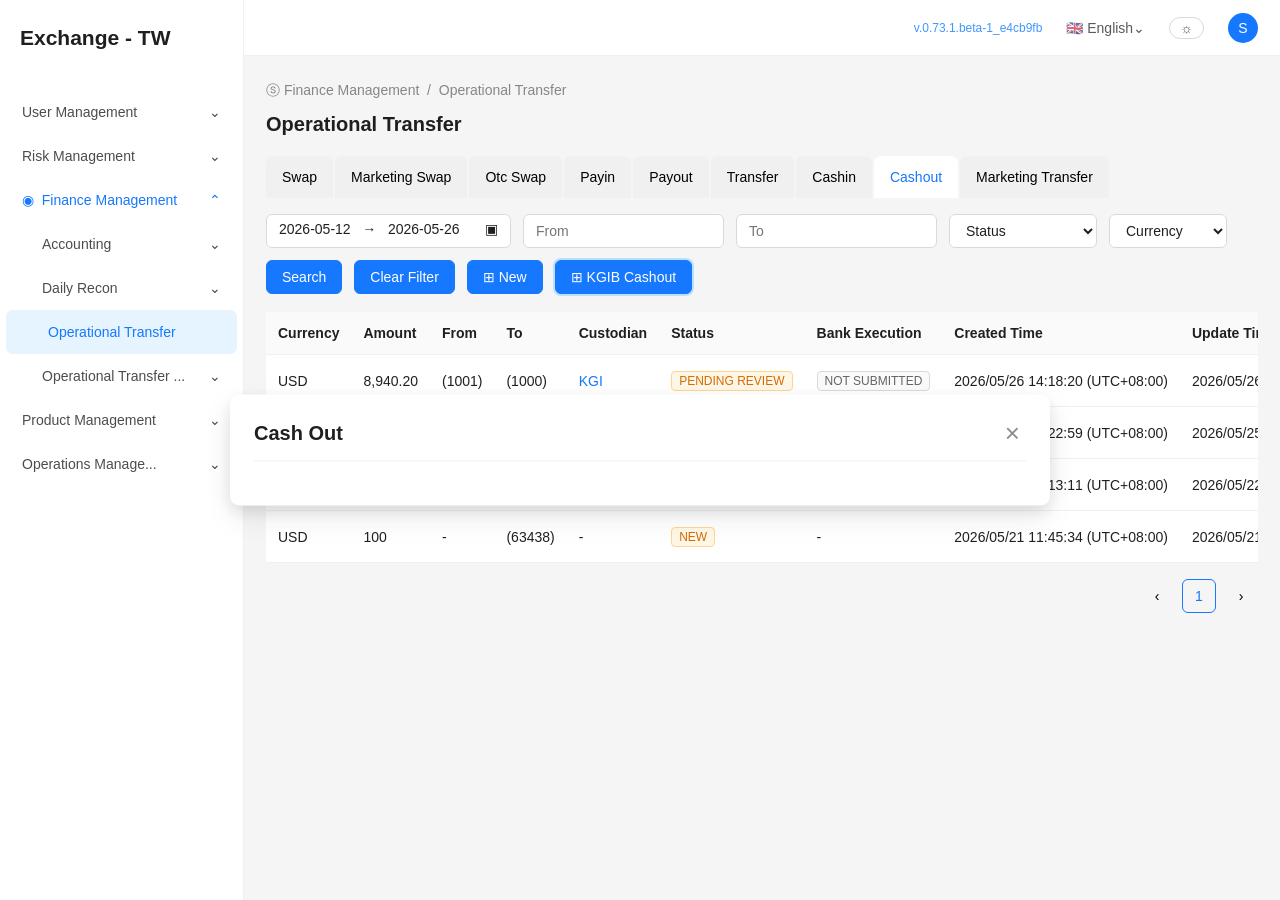
==== site/index.html @ b58d52dc "Create KGIB cashout CMS prototype" ====
<!doctype html>
<html lang="en">
  <head>
    <meta charset="UTF-8" />
    <meta name="viewport" content="width=device-width, initial-scale=1.0" />
    <title>KGIB Cashout - Operational Transfer CMS Prototype</title>
    <link rel="stylesheet" href="./kgib-cashout.css" />
  </head>
  <body>
    <div class="app-shell">
      <aside class="sider">
        <div class="brand">Exchange - TW</div>
        <nav class="menu" aria-label="CMS navigation">
          <button class="menu-section" type="button">User Management <span>⌄</span></button>
          <button class="menu-section" type="button">Risk Management <span>⌄</span></button>
          <button class="menu-section open" type="button"><span>◉ &nbsp;Finance Management</span><span>⌃</span></button>
          <button class="menu-subitem" type="button">Accounting <span>⌄</span></button>
          <button class="menu-subitem" type="button">Daily Recon <span>⌄</span></button>
          <button class="menu-item active" type="button">Operational Transfer</button>
          <button class="menu-subitem" type="button">Operational Transfer ... <span>⌄</span></button>
          <button class="menu-section" type="button">Product Management <span>⌄</span></button>
          <button class="menu-section" type="button">Operations Manage... <span>⌄</span></button>
        </nav>
      </aside>

      <div class="workspace">
        <header class="systembar">
          <span class="version">v.0.73.1.beta-1_e4cb9fb</span>
          <span>🇬🇧 English⌄</span>
          <span class="toggle">☼</span>
          <span class="profile">S</span>
        </header>
        <main class="main">
          <div class="breadcrumb">ⓢ Finance Management&nbsp;&nbsp;/&nbsp;&nbsp;Operational Transfer</div>
          <div class="page-heading">
            <h1>Operational Transfer</h1>
          </div>

          <nav class="tabs" aria-label="Operational Transfer types">
            <button type="button">Swap</button>
            <button type="button">Marketing Swap</button>
            <button type="button">Otc Swap</button>
            <button type="button">Payin</button>
            <button type="button">Payout</button>
            <button type="button">Transfer</button>
            <button type="button">Cashin</button>
            <button class="active" type="button">Cashout</button>
            <button type="button">Marketing Transfer</button>
          </nav>

          <section class="toolbar" aria-label="Cashout filters and actions">
            <div class="date-range">2026-05-12 &nbsp; → &nbsp; 2026-05-26 <span>▣</span></div>
            <input id="fromFilter" class="input" type="text" placeholder="From" />
            <input id="toFilter" class="input" type="text" placeholder="To" />
            <select id="statusFilter" class="input compact">
              <option value="">Status</option>
              <option value="PENDING REVIEW">Pending Review</option>
              <option value="APPROVED">Approved</option>
              <option value="REJECTED">Rejected</option>
              <option value="COMPLETED">Completed</option>
            </select>
            <select id="currencyFilter" class="input compact">
              <option value="">Currency</option>
              <option value="USD">USD</option>
              <option value="TWD">TWD</option>
            </select>
            <button id="searchBtn" class="btn primary" type="button">Search</button>
            <button id="clearBtn" class="btn primary" type="button">Clear Filter</button>
            <button id="newBtn" class="btn primary" type="button">⊞ New</button>
            <button id="kgibBtn" class="btn primary kgib" type="button">⊞ KGIB Cashout</button>
          </section>

          <section class="table-panel" aria-label="Cashout requests">
            <table>
              <thead>
                <tr>
                  <th>Currency</th>
                  <th>Amount</th>
                  <th>From</th>
                  <th>To</th>
                  <th>Custodian</th>
                  <th>Status</th>
                  <th>Bank Execution</th>
                  <th>Created Time</th>
                  <th>Update Time</th>
                  <th>Request By</th>
                  <th>Review By</th>
                  <th>Reason</th>
                  <th>Note</th>
                  <th>Action</th>
                </tr>
              </thead>
              <tbody id="requestRows"></tbody>
            </table>
          </section>
          <div class="pagination"><button type="button">‹</button><button class="selected" type="button">1</button><button type="button">›</button></div>
        </main>
      </div>
    </div>

    <div class="backdrop" id="modalBackdrop" hidden></div>
    <section class="modal" id="kgibModal" role="dialog" aria-modal="true" aria-labelledby="kgibModalTitle" hidden>
      <header class="modal-header">
        <div>
          <h2 id="kgibModalTitle">KGIB Cashout</h2>
          <p class="muted">Full-balance KGI fee settlement request</p>
        </div>
        <button class="close" id="closeKgibBtn" type="button" aria-label="Close">×</button>
      </header>
      <div class="control-note">
        <strong>Controlled flow:</strong> UID is fixed at <code>1001 → 1000</code>. Checker approval is required before KGIB instruction <code>04</code> submission.
      </div>
      <form id="kgibForm">
        <h3>From</h3>
        <div class="form-grid three">
          <label>Uid
            <input value="(1001)" readonly />
          </label>
          <label>Currency <span class="required">*</span>
            <select id="currency" required>
              <option value="">Currency</option>
              <option value="USD">USD</option>
              <option value="TWD">TWD</option>
            </select>
          </label>
          <label>Asset Type <span class="required">*</span>
            <select id="assetType" required>
              <option value="">Asset type</option>
              <option value="C_DEPOSIT_FEE">C_DEPOSIT_FEE</option>
              <option value="C_WITHDRAWAL_FEE">C_WITHDRAWAL_FEE</option>
              <option value="C_TRADING_FEE" disabled>C_TRADING_FEE - pending validation</option>
            </select>
          </label>
          <label>Custodian
            <input value="KGI" readonly />
          </label>
          <label>Current Balance
            <div class="value-with-unit"><input id="balance" value="-" readonly /><span id="balanceCurrency"></span></div>
          </label>
          <label>Amount
            <div class="value-with-unit"><input id="amount" value="-" readonly /><span id="amountCurrency"></span></div>
          </label>
        </div>
        <div class="direction">↓</div>
        <h3>To</h3>
        <div class="form-grid three destination">
          <label>Uid
            <input value="(1000)" readonly />
          </label>
          <label>Asset Type
            <input id="destinationAsset" value="-" readonly />
          </label>
        </div>
        <div id="feeNotice" class="fee-notice" hidden></div>
        <div class="form-grid footer-fields">
          <label>Reason
            <select id="reason">
              <option>KGIB fee balance cashout</option>
              <option>Others</option>
            </select>
          </label>
          <label class="wide">Note
            <textarea id="note" rows="3">Full balance KGIB fee cashout for settlement and reconciliation.</textarea>
          </label>
          <label>Status
            <input value="PENDING REVIEW" readonly />
          </label>
        </div>
      </form>
      <footer class="modal-footer">
        <button id="cancelKgibBtn" class="btn" type="button">Cancel</button>
        <button id="createKgibBtn" class="btn primary" type="button" disabled>Create</button>
      </footer>
    </section>

    <section class="modal standard-modal" id="standardModal" role="dialog" aria-modal="true" aria-labelledby="standardModalTitle" hidden>
      <header class="modal-header">
        <h2 id="standardModalTitle">Cash Out</h2>
        <button class="close" data-close-standard type="button" aria-label="Close">×</button>
      </header>
      <p class="standard-message">Existing non-KGIB Cash Out form remains unchanged in this prototype.</p>
      <footer class="modal-footer">
        <button class="btn" data-close-standard type="button">Cancel</button>
      </footer>
    </section>

    <section class="modal detail-modal" id="detailModal" role="dialog" aria-modal="true" aria-labelledby="detailTitle" hidden>
      <header class="modal-header">
        <h2 id="detailTitle">Cash Out</h2>
        <button id="closeDetailBtn" class="close" type="button" aria-label="Close">×</button>
      </header>
      <div id="detailBody"></div>
      <footer class="modal-footer" id="detailFooter"></footer>
    </section>

    <div class="toast" id="toast" role="status"></div>
    <script src="./kgib-cashout.js"></script>
  </body>
</html>
---- site/kgib-cashout.css ----
:root {
  --blue: #1677ff;
  --blue-hover: #4096ff;
  --bg: #f5f5f5;
  --surface: #fff;
  --text: rgba(0, 0, 0, 0.88);
  --muted: rgba(0, 0, 0, 0.45);
  --line: #d9d9d9;
  --line-soft: #f0f0f0;
  --green: #52c41a;
  --orange: #fa8c16;
  --red: #ff4d4f;
  --cyan: #13c2c2;
  --shadow: 0 6px 16px rgba(0, 0, 0, 0.1), 0 12px 30px rgba(0, 0, 0, 0.08);
}

* { box-sizing: border-box; }

body {
  margin: 0;
  font: 14px -apple-system, BlinkMacSystemFont, "Segoe UI", Roboto, Arial, sans-serif;
  color: var(--text);
  background: var(--bg);
}

button, input, select, textarea { font: inherit; }
button { cursor: pointer; }
h1, h2, h3, p { margin: 0; }

.app-shell {
  display: grid;
  grid-template-columns: 244px minmax(0, 1fr);
  min-height: 100vh;
}

.sider {
  background: #fff;
  border-right: 1px solid var(--line-soft);
}

.brand {
  height: 72px;
  padding: 26px 20px 0;
  font-size: 21px;
  font-weight: 600;
}

.menu { padding: 18px 0; }
.menu button {
  width: 100%;
  min-height: 44px;
  border: 0;
  background: transparent;
  text-align: left;
  padding: 0 22px;
  color: rgba(0, 0, 0, 0.7);
  display: flex;
  align-items: center;
  justify-content: space-between;
}
.menu-section.open { color: var(--blue); }
.menu-subitem { padding-left: 42px !important; }
.menu-item { padding-left: 42px !important; }
.menu-item.active {
  margin: 0 6px;
  width: calc(100% - 12px);
  border-radius: 7px;
  color: var(--blue);
  background: #e6f4ff;
}

.workspace { min-width: 0; }
.systembar {
  height: 56px;
  background: #fff;
  border-bottom: 1px solid var(--line-soft);
  display: flex;
  justify-content: flex-end;
  align-items: center;
  gap: 24px;
  padding: 0 22px;
  color: rgba(0, 0, 0, 0.65);
}
.version { color: var(--blue-hover); font-size: 12px; }
.toggle {
  border: 1px solid var(--line);
  padding: 2px 10px;
  border-radius: 14px;
}
.profile {
  display: inline-grid;
  place-items: center;
  width: 30px;
  height: 30px;
  color: white;
  background: var(--blue);
  border-radius: 50%;
}

.main { padding: 26px 22px; }
.breadcrumb { color: var(--muted); margin-bottom: 10px; }
.page-heading {
  display: flex;
  justify-content: space-between;
  align-items: center;
  margin-bottom: 18px;
}
h1 { font-size: 20px; line-height: 28px; }
h2 { font-size: 20px; line-height: 28px; }
h3 { font-size: 15px; margin: 18px 0 12px; }

.tabs {
  display: flex;
  gap: 2px;
  margin-bottom: 16px;
}
.tabs button {
  border: 0;
  background: #f0f0f0;
  min-height: 42px;
  padding: 0 16px;
  border-radius: 7px 7px 0 0;
}
.tabs .active {
  background: white;
  color: var(--blue);
  font-weight: 500;
}

.toolbar {
  display: flex;
  align-items: center;
  gap: 12px;
  flex-wrap: wrap;
  margin-bottom: 18px;
}
.input, .date-range {
  min-height: 34px;
  border: 1px solid var(--line);
  border-radius: 6px;
  background: #fff;
  padding: 6px 12px;
  min-width: 170px;
  color: var(--text);
}
.date-range { width: 245px; display: flex; justify-content: space-between; }
.input.compact { min-width: 118px; }
.btn {
  min-height: 34px;
  padding: 5px 15px;
  border: 1px solid var(--line);
  border-radius: 6px;
  color: var(--text);
  background: #fff;
}
.btn.primary {
  color: white;
  border-color: var(--blue);
  background: var(--blue);
}
.btn.primary:hover:not(:disabled) { background: var(--blue-hover); }
.btn.kgib { box-shadow: 0 0 0 2px #bae0ff; }
.btn:disabled { opacity: 0.45; cursor: not-allowed; }
.btn.link {
  color: var(--blue);
  border-color: transparent;
  padding-inline: 3px;
  background: transparent;
}
.detail-btn {
  display: inline-flex;
  align-items: center;
  gap: 6px;
  min-height: 25px;
  padding: 1px 9px;
  border: 1px solid #d9d9d9;
  border-radius: 5px;
  color: rgba(0, 0, 0, 0.78);
  background: #fff;
  line-height: 20px;
}
.detail-btn:hover {
  color: rgba(0, 0, 0, 0.78);
  border-color: #bfbfbf;
  background: #fafafa;
}
.detail-pencil {
  width: 13px;
  height: 13px;
  fill: none;
  stroke: currentColor;
  stroke-width: 1.5;
  stroke-linecap: round;
  stroke-linejoin: round;
}

.table-panel {
  background: #fff;
  overflow-x: auto;
}
table {
  border-collapse: collapse;
  width: 100%;
  min-width: 1250px;
}
th, td {
  padding: 13px 12px;
  border-bottom: 1px solid var(--line-soft);
  white-space: nowrap;
  text-align: left;
}
th {
  font-weight: 600;
  background: #fafafa;
}
.tag {
  display: inline-block;
  padding: 2px 7px;
  border-radius: 4px;
  border: 1px solid;
  font-size: 12px;
}
.tag.orange { color: #d46b08; border-color: #ffd591; background: #fff7e6; }
.tag.red { color: var(--red); border-color: #ffccc7; background: #fff2f0; }
.tag.green { color: #389e0d; border-color: #b7eb8f; background: #f6ffed; }
.tag.blue { color: var(--blue); border-color: #91caff; background: #e6f4ff; }
.tag.cyan { color: #08979c; border-color: #87e8de; background: #e6fffb; }
.tag.gray { color: rgba(0,0,0,.6); border-color: var(--line); background: #fafafa; }
.kgi-cell { color: var(--blue); font-weight: 500; }
.pagination {
  margin-top: 16px;
  display: flex;
  justify-content: flex-end;
  gap: 8px;
}
.pagination button {
  width: 34px;
  height: 34px;
  border: 1px solid transparent;
  background: transparent;
  border-radius: 6px;
}
.pagination .selected {
  border-color: var(--blue);
  color: var(--blue);
}

.backdrop {
  position: fixed;
  inset: 0;
  background: rgba(0, 0, 0, 0.48);
  z-index: 10;
}
.modal {
  position: fixed;
  z-index: 11;
  left: 50%;
  top: 50%;
  transform: translate(-50%, -50%);
  width: min(820px, calc(100vw - 32px));
  max-height: calc(100vh - 44px);
  overflow: auto;
  background: #fff;
  border-radius: 9px;
  box-shadow: var(--shadow);
  padding: 24px;
}
.modal-header, .drawer-header {
  display: flex;
  justify-content: space-between;
  align-items: flex-start;
}
.muted { color: var(--muted); font-size: 13px; margin-top: 4px; }
.close {
  border: 0;
  background: transparent;
  color: var(--muted);
  font-size: 26px;
  line-height: 26px;
}
.control-note, .fee-notice {
  margin-top: 16px;
  padding: 10px 12px;
  border: 1px solid #91caff;
  border-radius: 6px;
  background: #e6f4ff;
  color: rgba(0, 0, 0, 0.72);
}
code { color: var(--blue); }
.form-grid {
  display: grid;
  gap: 12px 16px;
}
.form-grid.three { grid-template-columns: repeat(3, 1fr); }
.form-grid.footer-fields { grid-template-columns: 1fr 2fr 150px; margin-top: 18px; }
.form-grid label {
  display: flex;
  flex-direction: column;
  gap: 7px;
}
.form-grid input, .form-grid select, .form-grid textarea {
  width: 100%;
  min-height: 34px;
  padding: 6px 11px;
  border: 1px solid var(--line);
  border-radius: 6px;
  background: #fff;
}
.form-grid input[readonly] {
  color: rgba(0, 0, 0, 0.62);
  background: #fafafa;
}
.required { color: var(--red); }
.value-with-unit { display: flex; gap: 7px; align-items: center; }
.value-with-unit span { min-width: 32px; color: var(--muted); }
.direction {
  font-size: 27px;
  text-align: center;
  margin-top: 14px;
}
.destination { grid-template-columns: repeat(3, 1fr); }
.fee-notice {
  border-color: #ffe58f;
  background: #fffbe6;
}
.modal-footer {
  display: flex;
  justify-content: flex-end;
  gap: 8px;
  margin-top: 20px;
}
.standard-modal { width: 520px; }
.standard-message {
  margin: 30px 0;
  color: rgba(0, 0, 0, .65);
}
.detail-modal {
  width: min(820px, calc(100vw - 32px));
  overflow: hidden;
  display: flex;
  flex-direction: column;
}
.detail-modal #detailBody {
  min-height: 0;
  overflow-y: auto;
  padding-right: 4px;
}
.detail-modal .modal-footer {
  flex-shrink: 0;
  border-top: 1px solid var(--line-soft);
  background: #fff;
  margin-top: 14px;
  padding-top: 14px;
  padding-bottom: 6px;
}
.detail-modal .evidence { margin-top: 12px; }
.detail-modal input[readonly],
.detail-modal textarea[readonly] {
  color: rgba(0, 0, 0, 0.4);
  background: #fafafa;
}
.section-heading {
  font-size: 15px;
  font-weight: 600;
  margin: 20px 0 12px;
}
.section-heading:first-child { margin-top: 0; }
.btn.danger { border-color: var(--red); color: var(--red); }
.evidence {
  border: 1px solid var(--line-soft);
  background: #fafafa;
  border-radius: 6px;
  padding: 10px;
  line-height: 1.6;
}
.toast {
  position: fixed;
  bottom: 22px;
  left: 50%;
  transform: translateX(-50%) translateY(18px);
  background: rgba(0, 0, 0, .82);
  color: #fff;
  padding: 10px 15px;
  border-radius: 6px;
  opacity: 0;
  transition: all .18s ease;
  z-index: 20;
}
.toast.visible { opacity: 1; transform: translateX(-50%) translateY(0); }

@media (max-width: 1100px) {
  .app-shell { grid-template-columns: 210px minmax(0, 1fr); }
  .form-grid.three, .form-grid.footer-fields { grid-template-columns: 1fr 1fr; }
  .form-grid.footer-fields .wide { grid-column: span 2; }
}
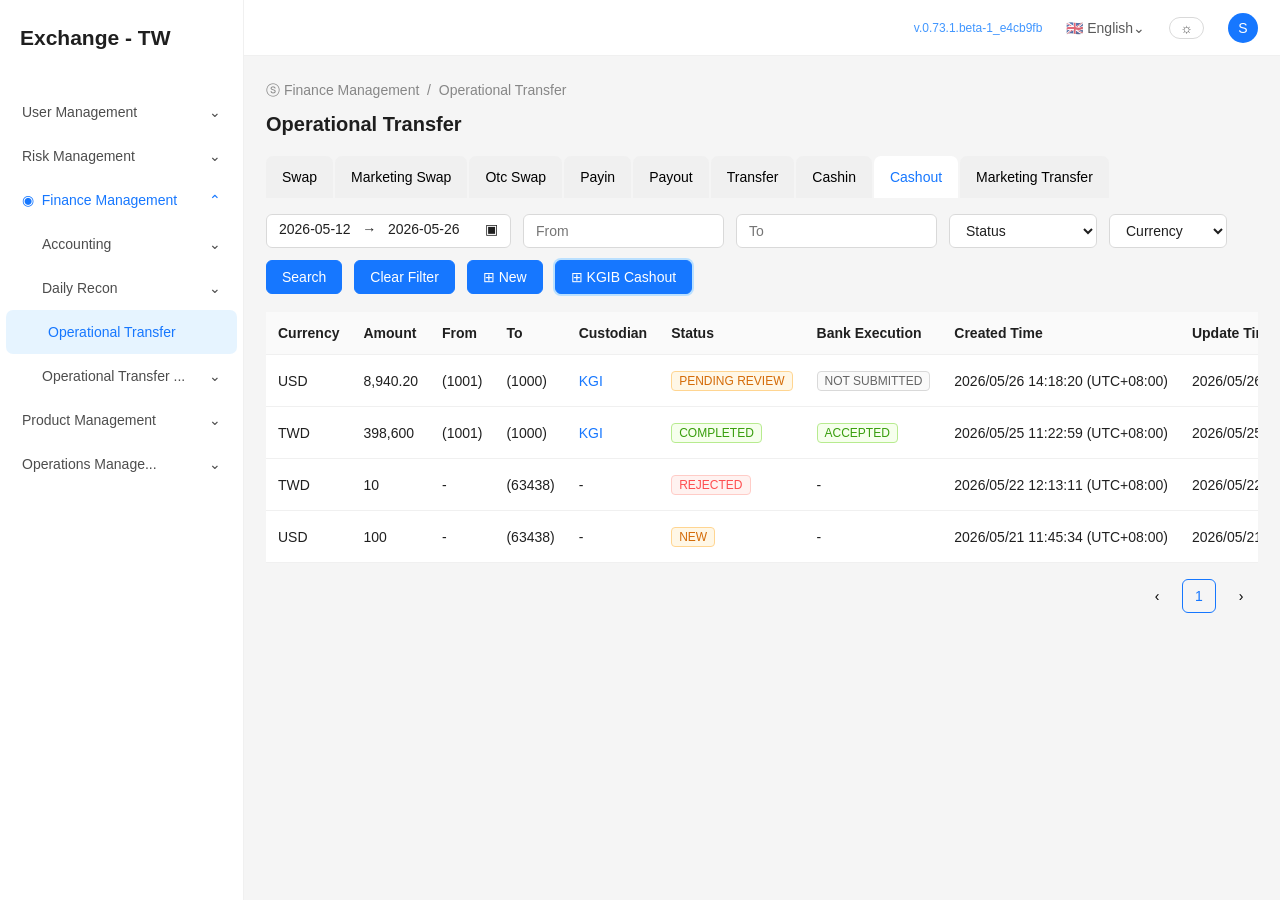
==== commit 1c1ac273: "Fix hidden details modal display" ====
--- a/site/index.html
+++ b/site/index.html
@@ -4,7 +4,7 @@
     <meta charset="UTF-8" />
     <meta name="viewport" content="width=device-width, initial-scale=1.0" />
     <title>KGIB Cashout - Operational Transfer CMS Prototype</title>
-    <link rel="stylesheet" href="./kgib-cashout.css" />
+    <link rel="stylesheet" href="./kgib-cashout.css?v=20260527-2" />
   </head>
   <body>
     <div class="app-shell">
@@ -173,17 +173,6 @@
       </footer>
     </section>
 
-    <section class="modal standard-modal" id="standardModal" role="dialog" aria-modal="true" aria-labelledby="standardModalTitle" hidden>
-      <header class="modal-header">
-        <h2 id="standardModalTitle">Cash Out</h2>
-        <button class="close" data-close-standard type="button" aria-label="Close">×</button>
-      </header>
-      <p class="standard-message">Existing non-KGIB Cash Out form remains unchanged in this prototype.</p>
-      <footer class="modal-footer">
-        <button class="btn" data-close-standard type="button">Cancel</button>
-      </footer>
-    </section>
-
     <section class="modal detail-modal" id="detailModal" role="dialog" aria-modal="true" aria-labelledby="detailTitle" hidden>
       <header class="modal-header">
         <h2 id="detailTitle">Cash Out</h2>
@@ -194,6 +183,6 @@
     </section>
 
     <div class="toast" id="toast" role="status"></div>
-    <script src="./kgib-cashout.js"></script>
+    <script src="./kgib-cashout.js?v=20260527-2"></script>
   </body>
 </html>
--- a/site/kgib-cashout.css
+++ b/site/kgib-cashout.css
@@ -329,16 +329,14 @@
   gap: 8px;
   margin-top: 20px;
 }
-.standard-modal { width: 520px; }
-.standard-message {
-  margin: 30px 0;
-  color: rgba(0, 0, 0, .65);
-}
 .detail-modal {
   width: min(820px, calc(100vw - 32px));
   overflow: hidden;
   display: flex;
   flex-direction: column;
+}
+.detail-modal[hidden] {
+  display: none;
 }
 .detail-modal #detailBody {
   min-height: 0;
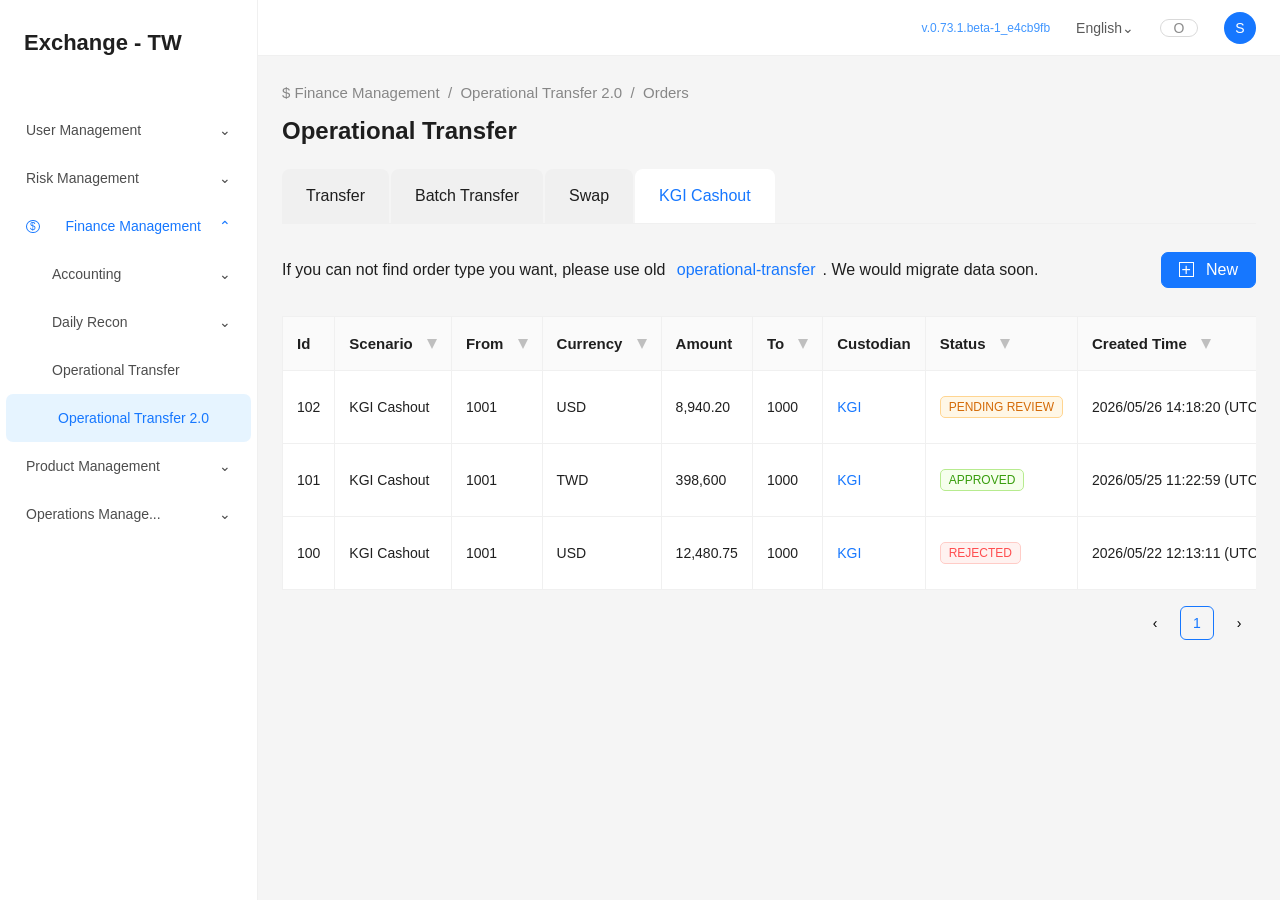
==== commit 1c8944e8: "Rebuild KGI cashout under operational transfer 2.0" ====
--- a/site/index.html
+++ b/site/index.html
@@ -3,186 +3,164 @@
   <head>
     <meta charset="UTF-8" />
     <meta name="viewport" content="width=device-width, initial-scale=1.0" />
-    <title>KGIB Cashout - Operational Transfer CMS Prototype</title>
-    <link rel="stylesheet" href="./kgib-cashout.css?v=20260527-2" />
+    <title>KGI Cashout - Operational Transfer 2.0 Prototype</title>
+    <link rel="stylesheet" href="./kgib-cashout.css?v=20260527-4" />
   </head>
   <body>
     <div class="app-shell">
       <aside class="sider">
         <div class="brand">Exchange - TW</div>
         <nav class="menu" aria-label="CMS navigation">
-          <button class="menu-section" type="button">User Management <span>⌄</span></button>
-          <button class="menu-section" type="button">Risk Management <span>⌄</span></button>
-          <button class="menu-section open" type="button"><span>◉ &nbsp;Finance Management</span><span>⌃</span></button>
-          <button class="menu-subitem" type="button">Accounting <span>⌄</span></button>
-          <button class="menu-subitem" type="button">Daily Recon <span>⌄</span></button>
-          <button class="menu-item active" type="button">Operational Transfer</button>
-          <button class="menu-subitem" type="button">Operational Transfer ... <span>⌄</span></button>
-          <button class="menu-section" type="button">Product Management <span>⌄</span></button>
-          <button class="menu-section" type="button">Operations Manage... <span>⌄</span></button>
+          <button class="menu-section" type="button">User Management <span>&#8964;</span></button>
+          <button class="menu-section" type="button">Risk Management <span>&#8964;</span></button>
+          <button class="menu-section open" type="button"><span class="money-icon">$</span>Finance Management <span>&#8963;</span></button>
+          <button class="menu-subitem" type="button">Accounting <span>&#8964;</span></button>
+          <button class="menu-subitem" type="button">Daily Recon <span>&#8964;</span></button>
+          <button class="menu-item" type="button">Operational Transfer</button>
+          <button class="menu-item active" type="button">Operational Transfer 2.0</button>
+          <button class="menu-section" type="button">Product Management <span>&#8964;</span></button>
+          <button class="menu-section" type="button">Operations Manage... <span>&#8964;</span></button>
         </nav>
       </aside>
 
       <div class="workspace">
         <header class="systembar">
           <span class="version">v.0.73.1.beta-1_e4cb9fb</span>
-          <span>🇬🇧 English⌄</span>
-          <span class="toggle">☼</span>
+          <span>English&#8964;</span>
+          <span class="toggle">O</span>
           <span class="profile">S</span>
         </header>
+
         <main class="main">
-          <div class="breadcrumb">ⓢ Finance Management&nbsp;&nbsp;/&nbsp;&nbsp;Operational Transfer</div>
-          <div class="page-heading">
+          <section id="listPage" class="page">
+            <div class="breadcrumb">$ Finance Management &nbsp;/&nbsp; Operational Transfer 2.0 &nbsp;/&nbsp; Orders</div>
             <h1>Operational Transfer</h1>
-          </div>
+            <nav class="tabs" aria-label="Operational Transfer 2.0 types">
+              <button type="button">Transfer</button>
+              <button type="button">Batch Transfer</button>
+              <button type="button">Swap</button>
+              <button class="active" type="button">KGI Cashout</button>
+            </nav>
 
-          <nav class="tabs" aria-label="Operational Transfer types">
-            <button type="button">Swap</button>
-            <button type="button">Marketing Swap</button>
-            <button type="button">Otc Swap</button>
-            <button type="button">Payin</button>
-            <button type="button">Payout</button>
-            <button type="button">Transfer</button>
-            <button type="button">Cashin</button>
-            <button class="active" type="button">Cashout</button>
-            <button type="button">Marketing Transfer</button>
-          </nav>
+            <div class="list-command">
+              <p>If you can not find order type you want, please use old <a href="#">operational-transfer</a>. We would migrate data soon.</p>
+              <button id="newBtn" class="btn primary" type="button"><span class="plus-icon">+</span> New</button>
+            </div>
 
-          <section class="toolbar" aria-label="Cashout filters and actions">
-            <div class="date-range">2026-05-12 &nbsp; → &nbsp; 2026-05-26 <span>▣</span></div>
-            <input id="fromFilter" class="input" type="text" placeholder="From" />
-            <input id="toFilter" class="input" type="text" placeholder="To" />
-            <select id="statusFilter" class="input compact">
-              <option value="">Status</option>
-              <option value="PENDING REVIEW">Pending Review</option>
-              <option value="APPROVED">Approved</option>
-              <option value="REJECTED">Rejected</option>
-              <option value="COMPLETED">Completed</option>
-            </select>
-            <select id="currencyFilter" class="input compact">
-              <option value="">Currency</option>
-              <option value="USD">USD</option>
-              <option value="TWD">TWD</option>
-            </select>
-            <button id="searchBtn" class="btn primary" type="button">Search</button>
-            <button id="clearBtn" class="btn primary" type="button">Clear Filter</button>
-            <button id="newBtn" class="btn primary" type="button">⊞ New</button>
-            <button id="kgibBtn" class="btn primary kgib" type="button">⊞ KGIB Cashout</button>
+            <section class="table-panel" aria-label="KGI Cashout orders">
+              <table>
+                <thead>
+                  <tr>
+                    <th>Id</th>
+                    <th>Scenario <span class="filter-icon"></span></th>
+                    <th>From <span class="filter-icon"></span></th>
+                    <th>Currency <span class="filter-icon"></span></th>
+                    <th>Amount</th>
+                    <th>To <span class="filter-icon"></span></th>
+                    <th>Custodian</th>
+                    <th>Status <span class="filter-icon"></span></th>
+                    <th>Created Time <span class="filter-icon"></span></th>
+                    <th>Update Time</th>
+                    <th>Request By</th>
+                    <th>Actions</th>
+                  </tr>
+                </thead>
+                <tbody id="orderRows"></tbody>
+              </table>
+            </section>
+            <div class="pagination"><button type="button">&lsaquo;</button><button class="selected" type="button">1</button><button type="button">&rsaquo;</button></div>
           </section>
 
-          <section class="table-panel" aria-label="Cashout requests">
-            <table>
-              <thead>
-                <tr>
-                  <th>Currency</th>
-                  <th>Amount</th>
-                  <th>From</th>
-                  <th>To</th>
-                  <th>Custodian</th>
-                  <th>Status</th>
-                  <th>Bank Execution</th>
-                  <th>Created Time</th>
-                  <th>Update Time</th>
-                  <th>Request By</th>
-                  <th>Review By</th>
-                  <th>Reason</th>
-                  <th>Note</th>
-                  <th>Action</th>
-                </tr>
-              </thead>
-              <tbody id="requestRows"></tbody>
-            </table>
+          <section id="formPage" class="page" hidden>
+            <div class="breadcrumb">$ Finance Management &nbsp;/&nbsp; Operational Transfer 2.0 &nbsp;/&nbsp; Orders &nbsp;/&nbsp; KGI Cashout &nbsp;/&nbsp; <span id="formCrumb">Create</span></div>
+            <div class="form-title">
+              <button id="backBtn" class="back-btn" type="button" aria-label="Back">&larr;</button>
+              <h1 id="formTitle">KGI Cashout</h1>
+            </div>
+
+            <section class="form-card" aria-label="KGI Cashout form">
+              <form id="cashoutForm">
+                <div class="form-row">
+                  <label class="required" for="scenario">Scenario</label>
+                  <select id="scenario" disabled>
+                    <option selected>KGI Cashout</option>
+                  </select>
+                </div>
+                <div class="form-row">
+                  <label class="required" for="currency">Transfer Currency</label>
+                  <select id="currency">
+                    <option value="">Please select</option>
+                    <option value="USD">USD</option>
+                    <option value="TWD">TWD</option>
+                  </select>
+                </div>
+                <div class="form-row">
+                  <label class="required" for="custodian">Custodian</label>
+                  <input id="custodian" value="KGI" readonly />
+                </div>
+                <div class="form-row linked">
+                  <label class="required" for="fromUid">From Uid</label>
+                  <div class="stacked-control">
+                    <input id="fromUid" value="1001" readonly />
+                    <label class="checkbox"><input type="checkbox" disabled /> Use sub account</label>
+                  </div>
+                </div>
+                <div class="form-row balance-row">
+                  <label class="required" for="fromAssetType">From Asset Type</label>
+                  <div class="stacked-control">
+                    <select id="fromAssetType">
+                      <option value="">Please select</option>
+                      <option value="C_DEPOSIT_FEE">C_DEPOSIT_FEE</option>
+                      <option value="C_WITHDRAWAL_FEE">C_WITHDRAWAL_FEE</option>
+                      <option value="C_TRADING_FEE" disabled>C_TRADING_FEE - pending validation</option>
+                    </select>
+                    <span class="balance-label">Available Balance&nbsp; : &nbsp;<strong id="fromBalance">--</strong></span>
+                  </div>
+                </div>
+                <div class="form-row linked">
+                  <label class="required" for="toUid">To Uid</label>
+                  <div class="stacked-control">
+                    <input id="toUid" value="1000" readonly />
+                    <label class="checkbox"><input type="checkbox" disabled /> Use sub account</label>
+                  </div>
+                </div>
+                <div class="form-row balance-row">
+                  <label class="required" for="toAssetType">To Asset Type</label>
+                  <div class="stacked-control">
+                    <input id="toAssetType" value="" readonly />
+                    <span class="balance-label">Available Balance&nbsp; : &nbsp;<strong id="toBalance">--</strong></span>
+                  </div>
+                </div>
+                <div class="form-row">
+                  <label class="required" for="amount">Amount</label>
+                  <input id="amount" value="" readonly />
+                </div>
+                <div class="form-row">
+                  <label class="required" for="reason">Reason</label>
+                  <select id="reason">
+                    <option value="KGI fee balance cashout">KGI fee balance cashout</option>
+                    <option value="Others">Others</option>
+                  </select>
+                </div>
+                <div class="form-row">
+                  <label for="note">Note</label>
+                  <input id="note" value="Full balance KGI fee cashout for settlement and reconciliation." />
+                </div>
+                <div id="statusRow" class="form-row" hidden>
+                  <label for="orderStatus">Status</label>
+                  <input id="orderStatus" readonly />
+                </div>
+              </form>
+
+              <div class="form-footer" id="formFooter">
+                <button id="saveBtn" class="btn primary" type="button" disabled><span class="save-icon"></span> Save</button>
+              </div>
+            </section>
           </section>
-          <div class="pagination"><button type="button">‹</button><button class="selected" type="button">1</button><button type="button">›</button></div>
         </main>
       </div>
     </div>
-
-    <div class="backdrop" id="modalBackdrop" hidden></div>
-    <section class="modal" id="kgibModal" role="dialog" aria-modal="true" aria-labelledby="kgibModalTitle" hidden>
-      <header class="modal-header">
-        <div>
-          <h2 id="kgibModalTitle">KGIB Cashout</h2>
-          <p class="muted">Full-balance KGI fee settlement request</p>
-        </div>
-        <button class="close" id="closeKgibBtn" type="button" aria-label="Close">×</button>
-      </header>
-      <div class="control-note">
-        <strong>Controlled flow:</strong> UID is fixed at <code>1001 → 1000</code>. Checker approval is required before KGIB instruction <code>04</code> submission.
-      </div>
-      <form id="kgibForm">
-        <h3>From</h3>
-        <div class="form-grid three">
-          <label>Uid
-            <input value="(1001)" readonly />
-          </label>
-          <label>Currency <span class="required">*</span>
-            <select id="currency" required>
-              <option value="">Currency</option>
-              <option value="USD">USD</option>
-              <option value="TWD">TWD</option>
-            </select>
-          </label>
-          <label>Asset Type <span class="required">*</span>
-            <select id="assetType" required>
-              <option value="">Asset type</option>
-              <option value="C_DEPOSIT_FEE">C_DEPOSIT_FEE</option>
-              <option value="C_WITHDRAWAL_FEE">C_WITHDRAWAL_FEE</option>
-              <option value="C_TRADING_FEE" disabled>C_TRADING_FEE - pending validation</option>
-            </select>
-          </label>
-          <label>Custodian
-            <input value="KGI" readonly />
-          </label>
-          <label>Current Balance
-            <div class="value-with-unit"><input id="balance" value="-" readonly /><span id="balanceCurrency"></span></div>
-          </label>
-          <label>Amount
-            <div class="value-with-unit"><input id="amount" value="-" readonly /><span id="amountCurrency"></span></div>
-          </label>
-        </div>
-        <div class="direction">↓</div>
-        <h3>To</h3>
-        <div class="form-grid three destination">
-          <label>Uid
-            <input value="(1000)" readonly />
-          </label>
-          <label>Asset Type
-            <input id="destinationAsset" value="-" readonly />
-          </label>
-        </div>
-        <div id="feeNotice" class="fee-notice" hidden></div>
-        <div class="form-grid footer-fields">
-          <label>Reason
-            <select id="reason">
-              <option>KGIB fee balance cashout</option>
-              <option>Others</option>
-            </select>
-          </label>
-          <label class="wide">Note
-            <textarea id="note" rows="3">Full balance KGIB fee cashout for settlement and reconciliation.</textarea>
-          </label>
-          <label>Status
-            <input value="PENDING REVIEW" readonly />
-          </label>
-        </div>
-      </form>
-      <footer class="modal-footer">
-        <button id="cancelKgibBtn" class="btn" type="button">Cancel</button>
-        <button id="createKgibBtn" class="btn primary" type="button" disabled>Create</button>
-      </footer>
-    </section>
-
-    <section class="modal detail-modal" id="detailModal" role="dialog" aria-modal="true" aria-labelledby="detailTitle" hidden>
-      <header class="modal-header">
-        <h2 id="detailTitle">Cash Out</h2>
-        <button id="closeDetailBtn" class="close" type="button" aria-label="Close">×</button>
-      </header>
-      <div id="detailBody"></div>
-      <footer class="modal-footer" id="detailFooter"></footer>
-    </section>
-
     <div class="toast" id="toast" role="status"></div>
-    <script src="./kgib-cashout.js?v=20260527-2"></script>
+    <script src="./kgib-cashout.js?v=20260527-4"></script>
   </body>
 </html>
--- a/site/kgib-cashout.css
+++ b/site/kgib-cashout.css
@@ -10,65 +10,64 @@
   --green: #52c41a;
   --orange: #fa8c16;
   --red: #ff4d4f;
-  --cyan: #13c2c2;
-  --shadow: 0 6px 16px rgba(0, 0, 0, 0.1), 0 12px 30px rgba(0, 0, 0, 0.08);
 }
 
 * { box-sizing: border-box; }
-
 body {
   margin: 0;
-  font: 14px -apple-system, BlinkMacSystemFont, "Segoe UI", Roboto, Arial, sans-serif;
   color: var(--text);
   background: var(--bg);
-}
-
-button, input, select, textarea { font: inherit; }
+  font: 14px -apple-system, BlinkMacSystemFont, "Segoe UI", Roboto, Arial, sans-serif;
+}
+button, input, select { font: inherit; }
 button { cursor: pointer; }
-h1, h2, h3, p { margin: 0; }
+h1, p { margin: 0; }
 
 .app-shell {
   display: grid;
-  grid-template-columns: 244px minmax(0, 1fr);
+  grid-template-columns: 258px minmax(0, 1fr);
   min-height: 100vh;
 }
-
 .sider {
   background: #fff;
   border-right: 1px solid var(--line-soft);
 }
-
 .brand {
-  height: 72px;
-  padding: 26px 20px 0;
-  font-size: 21px;
+  height: 92px;
+  padding: 30px 24px 0;
+  font-size: 22px;
   font-weight: 600;
 }
-
-.menu { padding: 18px 0; }
+.menu { padding: 14px 0; }
 .menu button {
   width: 100%;
-  min-height: 44px;
+  min-height: 48px;
   border: 0;
   background: transparent;
+  display: flex;
+  align-items: center;
+  justify-content: space-between;
+  padding: 0 26px;
+  color: rgba(0, 0, 0, 0.7);
   text-align: left;
-  padding: 0 22px;
-  color: rgba(0, 0, 0, 0.7);
-  display: flex;
-  align-items: center;
-  justify-content: space-between;
 }
 .menu-section.open { color: var(--blue); }
-.menu-subitem { padding-left: 42px !important; }
-.menu-item { padding-left: 42px !important; }
+.money-icon {
+  border: 1px solid var(--blue);
+  border-radius: 50%;
+  font-size: 10px;
+  margin-right: 8px;
+  padding: 0 3px;
+}
+.menu-subitem { padding-left: 52px !important; }
+.menu-item { padding-left: 52px !important; }
 .menu-item.active {
+  width: calc(100% - 12px);
   margin: 0 6px;
-  width: calc(100% - 12px);
   border-radius: 7px;
   color: var(--blue);
   background: #e6f4ff;
 }
-
 .workspace { min-width: 0; }
 .systembar {
   height: 56px;
@@ -77,317 +76,291 @@
   display: flex;
   justify-content: flex-end;
   align-items: center;
-  gap: 24px;
-  padding: 0 22px;
+  gap: 26px;
+  padding: 0 24px;
   color: rgba(0, 0, 0, 0.65);
 }
 .version { color: var(--blue-hover); font-size: 12px; }
 .toggle {
+  min-width: 38px;
+  text-align: center;
   border: 1px solid var(--line);
-  padding: 2px 10px;
-  border-radius: 14px;
+  border-radius: 18px;
+  color: var(--muted);
 }
 .profile {
   display: inline-grid;
   place-items: center;
-  width: 30px;
-  height: 30px;
-  color: white;
+  width: 32px;
+  height: 32px;
+  border-radius: 50%;
+  color: #fff;
   background: var(--blue);
-  border-radius: 50%;
-}
-
-.main { padding: 26px 22px; }
-.breadcrumb { color: var(--muted); margin-bottom: 10px; }
-.page-heading {
-  display: flex;
+}
+.main { padding: 28px 24px; }
+.page[hidden] { display: none; }
+.breadcrumb {
+  color: var(--muted);
+  font-size: 15px;
+  margin-bottom: 14px;
+}
+h1 {
+  font-size: 24px;
+  font-weight: 600;
+  line-height: 32px;
+}
+.tabs {
+  display: flex;
+  gap: 2px;
+  margin-top: 22px;
+  border-bottom: 1px solid var(--line-soft);
+}
+.tabs button {
+  min-height: 54px;
+  padding: 0 24px;
+  border: 0;
+  border-radius: 8px 8px 0 0;
+  background: #f0f0f0;
+  color: var(--text);
+  font-size: 16px;
+}
+.tabs button.active {
+  color: var(--blue);
+  background: #fff;
+  font-weight: 500;
+}
+.list-command {
+  min-height: 92px;
+  display: flex;
+  align-items: center;
   justify-content: space-between;
-  align-items: center;
-  margin-bottom: 18px;
-}
-h1 { font-size: 20px; line-height: 28px; }
-h2 { font-size: 20px; line-height: 28px; }
-h3 { font-size: 15px; margin: 18px 0 12px; }
-
-.tabs {
-  display: flex;
-  gap: 2px;
-  margin-bottom: 16px;
-}
-.tabs button {
-  border: 0;
-  background: #f0f0f0;
-  min-height: 42px;
-  padding: 0 16px;
-  border-radius: 7px 7px 0 0;
-}
-.tabs .active {
-  background: white;
+  gap: 20px;
+  font-size: 16px;
+}
+.list-command a {
   color: var(--blue);
-  font-weight: 500;
-}
-
-.toolbar {
-  display: flex;
-  align-items: center;
-  gap: 12px;
-  flex-wrap: wrap;
-  margin-bottom: 18px;
-}
-.input, .date-range {
-  min-height: 34px;
+  text-decoration: none;
+  margin: 0 7px;
+}
+.btn {
+  min-height: 36px;
   border: 1px solid var(--line);
-  border-radius: 6px;
-  background: #fff;
-  padding: 6px 12px;
-  min-width: 170px;
+  border-radius: 7px;
+  padding: 6px 17px;
+  background: #fff;
   color: var(--text);
 }
-.date-range { width: 245px; display: flex; justify-content: space-between; }
-.input.compact { min-width: 118px; }
-.btn {
-  min-height: 34px;
-  padding: 5px 15px;
-  border: 1px solid var(--line);
-  border-radius: 6px;
-  color: var(--text);
-  background: #fff;
-}
 .btn.primary {
-  color: white;
+  color: #fff;
   border-color: var(--blue);
   background: var(--blue);
 }
 .btn.primary:hover:not(:disabled) { background: var(--blue-hover); }
-.btn.kgib { box-shadow: 0 0 0 2px #bae0ff; }
-.btn:disabled { opacity: 0.45; cursor: not-allowed; }
-.btn.link {
-  color: var(--blue);
-  border-color: transparent;
-  padding-inline: 3px;
-  background: transparent;
-}
-.detail-btn {
-  display: inline-flex;
-  align-items: center;
-  gap: 6px;
-  min-height: 25px;
-  padding: 1px 9px;
-  border: 1px solid #d9d9d9;
-  border-radius: 5px;
-  color: rgba(0, 0, 0, 0.78);
-  background: #fff;
-  line-height: 20px;
-}
-.detail-btn:hover {
-  color: rgba(0, 0, 0, 0.78);
-  border-color: #bfbfbf;
-  background: #fafafa;
-}
-.detail-pencil {
-  width: 13px;
-  height: 13px;
-  fill: none;
-  stroke: currentColor;
-  stroke-width: 1.5;
-  stroke-linecap: round;
-  stroke-linejoin: round;
-}
-
+.btn.primary:disabled { opacity: .5; cursor: not-allowed; }
+.btn.danger { color: var(--red); border-color: #ffccc7; }
+.plus-icon {
+  display: inline-grid;
+  place-items: center;
+  width: 15px;
+  height: 15px;
+  margin-right: 8px;
+  line-height: 14px;
+  border: 1px solid currentColor;
+}
 .table-panel {
-  background: #fff;
-  overflow-x: auto;
+  overflow: auto;
+  background: #fff;
 }
 table {
+  width: 100%;
+  min-width: 1390px;
   border-collapse: collapse;
-  width: 100%;
-  min-width: 1250px;
 }
 th, td {
-  padding: 13px 12px;
-  border-bottom: 1px solid var(--line-soft);
+  padding: 18px 14px;
+  border: 1px solid var(--line-soft);
   white-space: nowrap;
   text-align: left;
 }
 th {
+  background: #fafafa;
+  font-size: 15px;
   font-weight: 600;
-  background: #fafafa;
+}
+.filter-icon {
+  display: inline-block;
+  width: 0;
+  height: 0;
+  margin-left: 10px;
+  border-left: 5px solid transparent;
+  border-right: 5px solid transparent;
+  border-top: 10px solid #bfbfbf;
 }
 .tag {
   display: inline-block;
-  padding: 2px 7px;
-  border-radius: 4px;
+  padding: 3px 8px;
   border: 1px solid;
+  border-radius: 5px;
   font-size: 12px;
 }
 .tag.orange { color: #d46b08; border-color: #ffd591; background: #fff7e6; }
 .tag.red { color: var(--red); border-color: #ffccc7; background: #fff2f0; }
 .tag.green { color: #389e0d; border-color: #b7eb8f; background: #f6ffed; }
 .tag.blue { color: var(--blue); border-color: #91caff; background: #e6f4ff; }
-.tag.cyan { color: #08979c; border-color: #87e8de; background: #e6fffb; }
-.tag.gray { color: rgba(0,0,0,.6); border-color: var(--line); background: #fafafa; }
 .kgi-cell { color: var(--blue); font-weight: 500; }
+.action-group {
+  display: flex;
+  gap: 10px;
+}
+.icon-action {
+  display: inline-grid;
+  place-items: center;
+  width: 36px;
+  height: 36px;
+  border: 1px solid var(--line);
+  border-radius: 7px;
+  background: #fff;
+  color: rgba(0, 0, 0, .72);
+}
+.icon-action svg {
+  width: 18px;
+  height: 18px;
+  fill: none;
+  stroke: currentColor;
+  stroke-width: 1.6;
+  stroke-linecap: round;
+  stroke-linejoin: round;
+}
+.icon-action:disabled {
+  color: #bfbfbf;
+  background: #fafafa;
+  cursor: not-allowed;
+}
 .pagination {
-  margin-top: 16px;
   display: flex;
   justify-content: flex-end;
   gap: 8px;
+  margin-top: 16px;
 }
 .pagination button {
   width: 34px;
   height: 34px;
   border: 1px solid transparent;
+  border-radius: 6px;
   background: transparent;
-  border-radius: 6px;
 }
 .pagination .selected {
+  color: var(--blue);
   border-color: var(--blue);
-  color: var(--blue);
-}
-
-.backdrop {
-  position: fixed;
-  inset: 0;
-  background: rgba(0, 0, 0, 0.48);
-  z-index: 10;
-}
-.modal {
-  position: fixed;
-  z-index: 11;
-  left: 50%;
-  top: 50%;
-  transform: translate(-50%, -50%);
-  width: min(820px, calc(100vw - 32px));
-  max-height: calc(100vh - 44px);
-  overflow: auto;
-  background: #fff;
-  border-radius: 9px;
-  box-shadow: var(--shadow);
-  padding: 24px;
-}
-.modal-header, .drawer-header {
-  display: flex;
-  justify-content: space-between;
-  align-items: flex-start;
-}
-.muted { color: var(--muted); font-size: 13px; margin-top: 4px; }
-.close {
+}
+.form-title {
+  display: flex;
+  align-items: center;
+  gap: 22px;
+  margin-bottom: 22px;
+}
+.back-btn {
   border: 0;
   background: transparent;
-  color: var(--muted);
-  font-size: 26px;
-  line-height: 26px;
-}
-.control-note, .fee-notice {
-  margin-top: 16px;
-  padding: 10px 12px;
-  border: 1px solid #91caff;
-  border-radius: 6px;
-  background: #e6f4ff;
-  color: rgba(0, 0, 0, 0.72);
-}
-code { color: var(--blue); }
-.form-grid {
+  padding: 0 4px;
+  font-size: 25px;
+}
+.form-card {
+  background: #fff;
+  border-radius: 8px;
+  min-height: calc(100vh - 160px);
+  padding: 30px 30px 0;
+  display: flex;
+  flex-direction: column;
+}
+#cashoutForm { flex: 1; }
+.form-row {
   display: grid;
-  gap: 12px 16px;
-}
-.form-grid.three { grid-template-columns: repeat(3, 1fr); }
-.form-grid.footer-fields { grid-template-columns: 1fr 2fr 150px; margin-top: 18px; }
-.form-grid label {
+  grid-template-columns: 255px minmax(0, 1fr);
+  align-items: center;
+  margin-bottom: 26px;
+}
+.form-row > label:first-child {
+  padding-right: 12px;
+  text-align: right;
+  font-size: 16px;
+}
+.form-row > label.required::before {
+  content: "*";
+  color: var(--red);
+  margin-right: 7px;
+}
+.form-row input:not([type="checkbox"]),
+.form-row select {
+  width: 100%;
+  height: 44px;
+  padding: 0 12px;
+  border: 1px solid var(--line);
+  border-radius: 7px;
+  background: #fff;
+}
+.form-row input[readonly],
+.form-row select:disabled {
+  color: rgba(0, 0, 0, .48);
+  background: #fafafa;
+}
+.stacked-control {
   display: flex;
   flex-direction: column;
-  gap: 7px;
-}
-.form-grid input, .form-grid select, .form-grid textarea {
-  width: 100%;
-  min-height: 34px;
-  padding: 6px 11px;
-  border: 1px solid var(--line);
-  border-radius: 6px;
-  background: #fff;
-}
-.form-grid input[readonly] {
-  color: rgba(0, 0, 0, 0.62);
-  background: #fafafa;
-}
-.required { color: var(--red); }
-.value-with-unit { display: flex; gap: 7px; align-items: center; }
-.value-with-unit span { min-width: 32px; color: var(--muted); }
-.direction {
-  font-size: 27px;
-  text-align: center;
-  margin-top: 14px;
-}
-.destination { grid-template-columns: repeat(3, 1fr); }
-.fee-notice {
-  border-color: #ffe58f;
-  background: #fffbe6;
-}
-.modal-footer {
+  gap: 9px;
+}
+.checkbox {
+  display: inline-flex;
+  gap: 10px;
+  align-items: center;
+  color: rgba(0, 0, 0, .75);
+  font-size: 16px;
+}
+.checkbox input {
+  width: 18px;
+  height: 18px;
+  margin: 0;
+}
+.balance-label {
+  align-self: flex-end;
+  color: rgba(0, 0, 0, .48);
+  font-size: 15px;
+}
+.balance-label strong { font-weight: 400; }
+.form-footer {
   display: flex;
   justify-content: flex-end;
-  gap: 8px;
-  margin-top: 20px;
-}
-.detail-modal {
-  width: min(820px, calc(100vw - 32px));
-  overflow: hidden;
-  display: flex;
-  flex-direction: column;
-}
-.detail-modal[hidden] {
-  display: none;
-}
-.detail-modal #detailBody {
-  min-height: 0;
-  overflow-y: auto;
-  padding-right: 4px;
-}
-.detail-modal .modal-footer {
-  flex-shrink: 0;
+  gap: 10px;
   border-top: 1px solid var(--line-soft);
-  background: #fff;
-  margin-top: 14px;
-  padding-top: 14px;
-  padding-bottom: 6px;
-}
-.detail-modal .evidence { margin-top: 12px; }
-.detail-modal input[readonly],
-.detail-modal textarea[readonly] {
-  color: rgba(0, 0, 0, 0.4);
-  background: #fafafa;
-}
-.section-heading {
-  font-size: 15px;
-  font-weight: 600;
-  margin: 20px 0 12px;
-}
-.section-heading:first-child { margin-top: 0; }
-.btn.danger { border-color: var(--red); color: var(--red); }
-.evidence {
-  border: 1px solid var(--line-soft);
-  background: #fafafa;
-  border-radius: 6px;
-  padding: 10px;
-  line-height: 1.6;
+  padding: 16px 0;
+}
+.save-icon {
+  display: inline-block;
+  width: 13px;
+  height: 13px;
+  border: 1px solid currentColor;
+  margin-right: 8px;
+  vertical-align: -1px;
 }
 .toast {
   position: fixed;
   bottom: 22px;
   left: 50%;
+  z-index: 20;
   transform: translateX(-50%) translateY(18px);
+  border-radius: 6px;
   background: rgba(0, 0, 0, .82);
   color: #fff;
   padding: 10px 15px;
-  border-radius: 6px;
   opacity: 0;
   transition: all .18s ease;
-  z-index: 20;
-}
-.toast.visible { opacity: 1; transform: translateX(-50%) translateY(0); }
+}
+.toast.visible {
+  opacity: 1;
+  transform: translateX(-50%) translateY(0);
+}
 
-@media (max-width: 1100px) {
-  .app-shell { grid-template-columns: 210px minmax(0, 1fr); }
-  .form-grid.three, .form-grid.footer-fields { grid-template-columns: 1fr 1fr; }
-  .form-grid.footer-fields .wide { grid-column: span 2; }
-}
+@media (max-width: 1000px) {
+  .app-shell { grid-template-columns: 220px minmax(0, 1fr); }
+  .form-row { grid-template-columns: 170px minmax(0, 1fr); }
+}
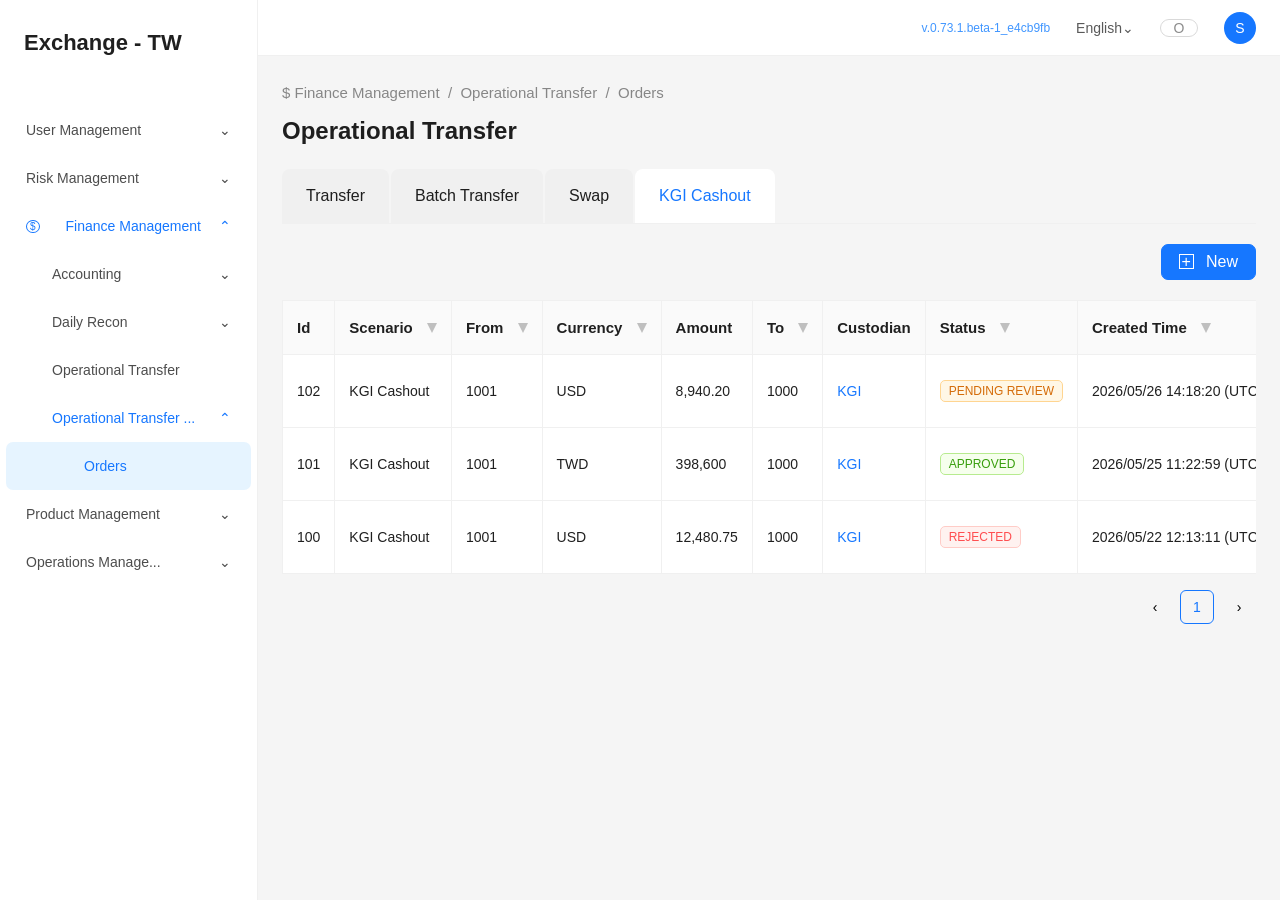
==== commit 807776a0: "Place KGI cashout on orders review flow" ====
--- a/site/index.html
+++ b/site/index.html
@@ -3,8 +3,8 @@
   <head>
     <meta charset="UTF-8" />
     <meta name="viewport" content="width=device-width, initial-scale=1.0" />
-    <title>KGI Cashout - Operational Transfer 2.0 Prototype</title>
-    <link rel="stylesheet" href="./kgib-cashout.css?v=20260527-4" />
+    <title>KGI Cashout - Operational Transfer Orders Prototype</title>
+    <link rel="stylesheet" href="./kgib-cashout.css?v=20260527-5" />
   </head>
   <body>
     <div class="app-shell">
@@ -17,7 +17,8 @@
           <button class="menu-subitem" type="button">Accounting <span>&#8964;</span></button>
           <button class="menu-subitem" type="button">Daily Recon <span>&#8964;</span></button>
           <button class="menu-item" type="button">Operational Transfer</button>
-          <button class="menu-item active" type="button">Operational Transfer 2.0</button>
+          <button class="menu-subitem transfer-parent open" type="button">Operational Transfer ... <span>&#8963;</span></button>
+          <button class="menu-child active" type="button">Orders</button>
           <button class="menu-section" type="button">Product Management <span>&#8964;</span></button>
           <button class="menu-section" type="button">Operations Manage... <span>&#8964;</span></button>
         </nav>
@@ -33,9 +34,9 @@
 
         <main class="main">
           <section id="listPage" class="page">
-            <div class="breadcrumb">$ Finance Management &nbsp;/&nbsp; Operational Transfer 2.0 &nbsp;/&nbsp; Orders</div>
+            <div class="breadcrumb">$ Finance Management &nbsp;/&nbsp; Operational Transfer &nbsp;/&nbsp; Orders</div>
             <h1>Operational Transfer</h1>
-            <nav class="tabs" aria-label="Operational Transfer 2.0 types">
+            <nav class="tabs" aria-label="Operational Transfer order types">
               <button type="button">Transfer</button>
               <button type="button">Batch Transfer</button>
               <button type="button">Swap</button>
@@ -43,7 +44,6 @@
             </nav>
 
             <div class="list-command">
-              <p>If you can not find order type you want, please use old <a href="#">operational-transfer</a>. We would migrate data soon.</p>
               <button id="newBtn" class="btn primary" type="button"><span class="plus-icon">+</span> New</button>
             </div>
 
@@ -72,7 +72,7 @@
           </section>
 
           <section id="formPage" class="page" hidden>
-            <div class="breadcrumb">$ Finance Management &nbsp;/&nbsp; Operational Transfer 2.0 &nbsp;/&nbsp; Orders &nbsp;/&nbsp; KGI Cashout &nbsp;/&nbsp; <span id="formCrumb">Create</span></div>
+            <div class="breadcrumb">$ Finance Management &nbsp;/&nbsp; Operational Transfer &nbsp;/&nbsp; Orders &nbsp;/&nbsp; KGI Cashout &nbsp;/&nbsp; <span id="formCrumb">Create</span></div>
             <div class="form-title">
               <button id="backBtn" class="back-btn" type="button" aria-label="Back">&larr;</button>
               <h1 id="formTitle">KGI Cashout</h1>
@@ -161,6 +161,6 @@
       </div>
     </div>
     <div class="toast" id="toast" role="status"></div>
-    <script src="./kgib-cashout.js?v=20260527-4"></script>
+    <script src="./kgib-cashout.js?v=20260527-5"></script>
   </body>
 </html>
--- a/site/kgib-cashout.css
+++ b/site/kgib-cashout.css
@@ -61,7 +61,11 @@
 }
 .menu-subitem { padding-left: 52px !important; }
 .menu-item { padding-left: 52px !important; }
-.menu-item.active {
+.transfer-parent.open { color: var(--blue); }
+.menu-child {
+  padding-left: 78px !important;
+}
+.menu-child.active {
   width: calc(100% - 12px);
   margin: 0 6px;
   border-radius: 7px;
@@ -130,17 +134,12 @@
   font-weight: 500;
 }
 .list-command {
-  min-height: 92px;
-  display: flex;
-  align-items: center;
-  justify-content: space-between;
+  min-height: 76px;
+  display: flex;
+  align-items: center;
+  justify-content: flex-end;
   gap: 20px;
   font-size: 16px;
-}
-.list-command a {
-  color: var(--blue);
-  text-decoration: none;
-  margin: 0 7px;
 }
 .btn {
   min-height: 36px;
@@ -235,6 +234,10 @@
   color: #bfbfbf;
   background: #fafafa;
   cursor: not-allowed;
+}
+.icon-action:hover:not(:disabled) {
+  color: var(--blue);
+  border-color: var(--blue);
 }
 .pagination {
   display: flex;
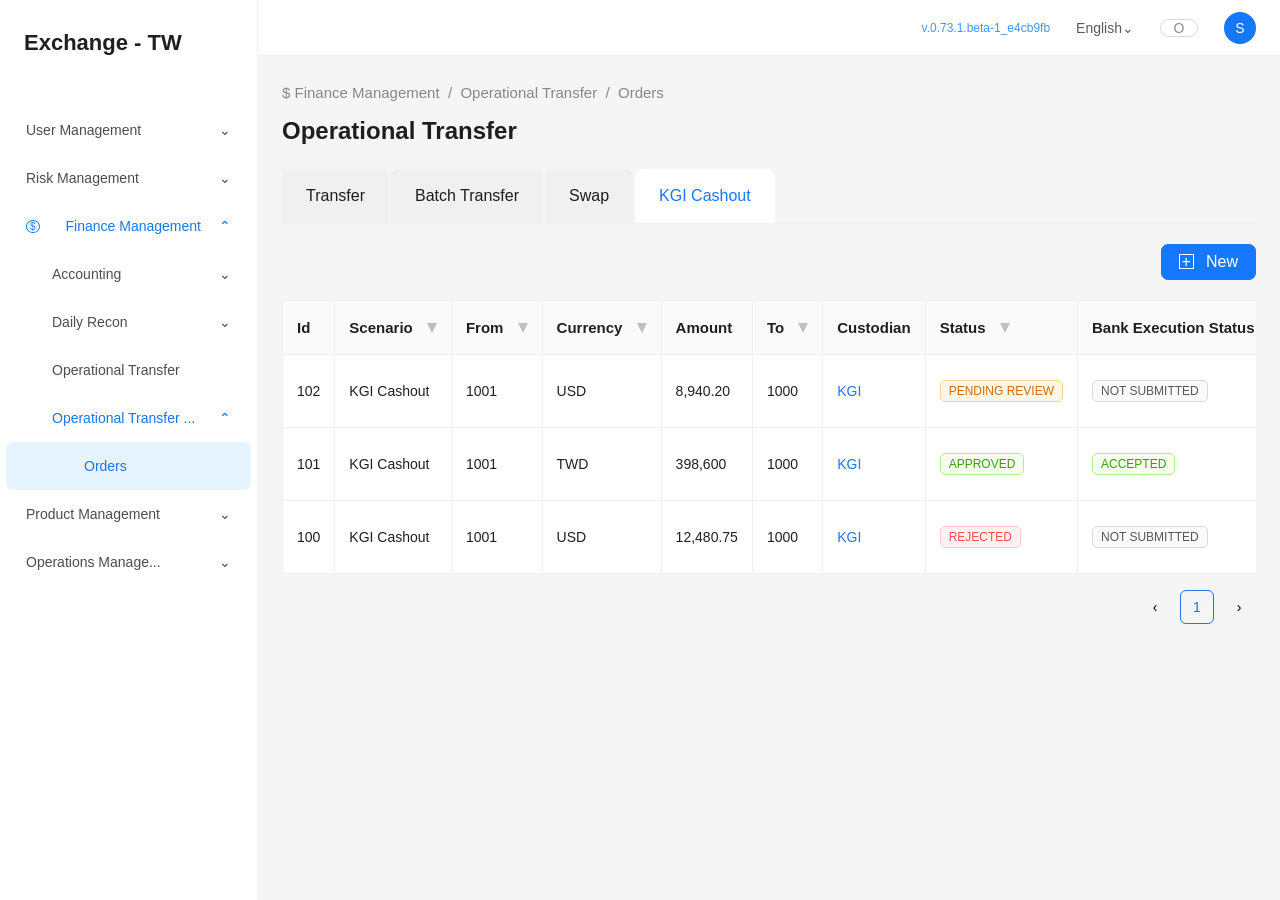
==== commit ff178d42: "Track bank execution status in KGI cashout orders" ====
--- a/site/index.html
+++ b/site/index.html
@@ -4,7 +4,7 @@
     <meta charset="UTF-8" />
     <meta name="viewport" content="width=device-width, initial-scale=1.0" />
     <title>KGI Cashout - Operational Transfer Orders Prototype</title>
-    <link rel="stylesheet" href="./kgib-cashout.css?v=20260527-5" />
+    <link rel="stylesheet" href="./kgib-cashout.css?v=20260527-6" />
   </head>
   <body>
     <div class="app-shell">
@@ -59,6 +59,7 @@
                     <th>To <span class="filter-icon"></span></th>
                     <th>Custodian</th>
                     <th>Status <span class="filter-icon"></span></th>
+                    <th>Bank Execution Status <span class="filter-icon"></span></th>
                     <th>Created Time <span class="filter-icon"></span></th>
                     <th>Update Time</th>
                     <th>Request By</th>
@@ -150,6 +151,10 @@
                   <label for="orderStatus">Status</label>
                   <input id="orderStatus" readonly />
                 </div>
+                <div id="bankStatusRow" class="form-row" hidden>
+                  <label for="bankExecutionStatus">Bank Execution Status</label>
+                  <input id="bankExecutionStatus" readonly />
+                </div>
               </form>
 
               <div class="form-footer" id="formFooter">
@@ -161,6 +166,6 @@
       </div>
     </div>
     <div class="toast" id="toast" role="status"></div>
-    <script src="./kgib-cashout.js?v=20260527-5"></script>
+    <script src="./kgib-cashout.js?v=20260527-6"></script>
   </body>
 </html>
--- a/site/kgib-cashout.css
+++ b/site/kgib-cashout.css
@@ -172,7 +172,7 @@
 }
 table {
   width: 100%;
-  min-width: 1390px;
+  min-width: 1580px;
   border-collapse: collapse;
 }
 th, td {
@@ -206,6 +206,7 @@
 .tag.red { color: var(--red); border-color: #ffccc7; background: #fff2f0; }
 .tag.green { color: #389e0d; border-color: #b7eb8f; background: #f6ffed; }
 .tag.blue { color: var(--blue); border-color: #91caff; background: #e6f4ff; }
+.tag.gray { color: rgba(0, 0, 0, .65); border-color: var(--line); background: #fafafa; }
 .kgi-cell { color: var(--blue); font-weight: 500; }
 .action-group {
   display: flex;
